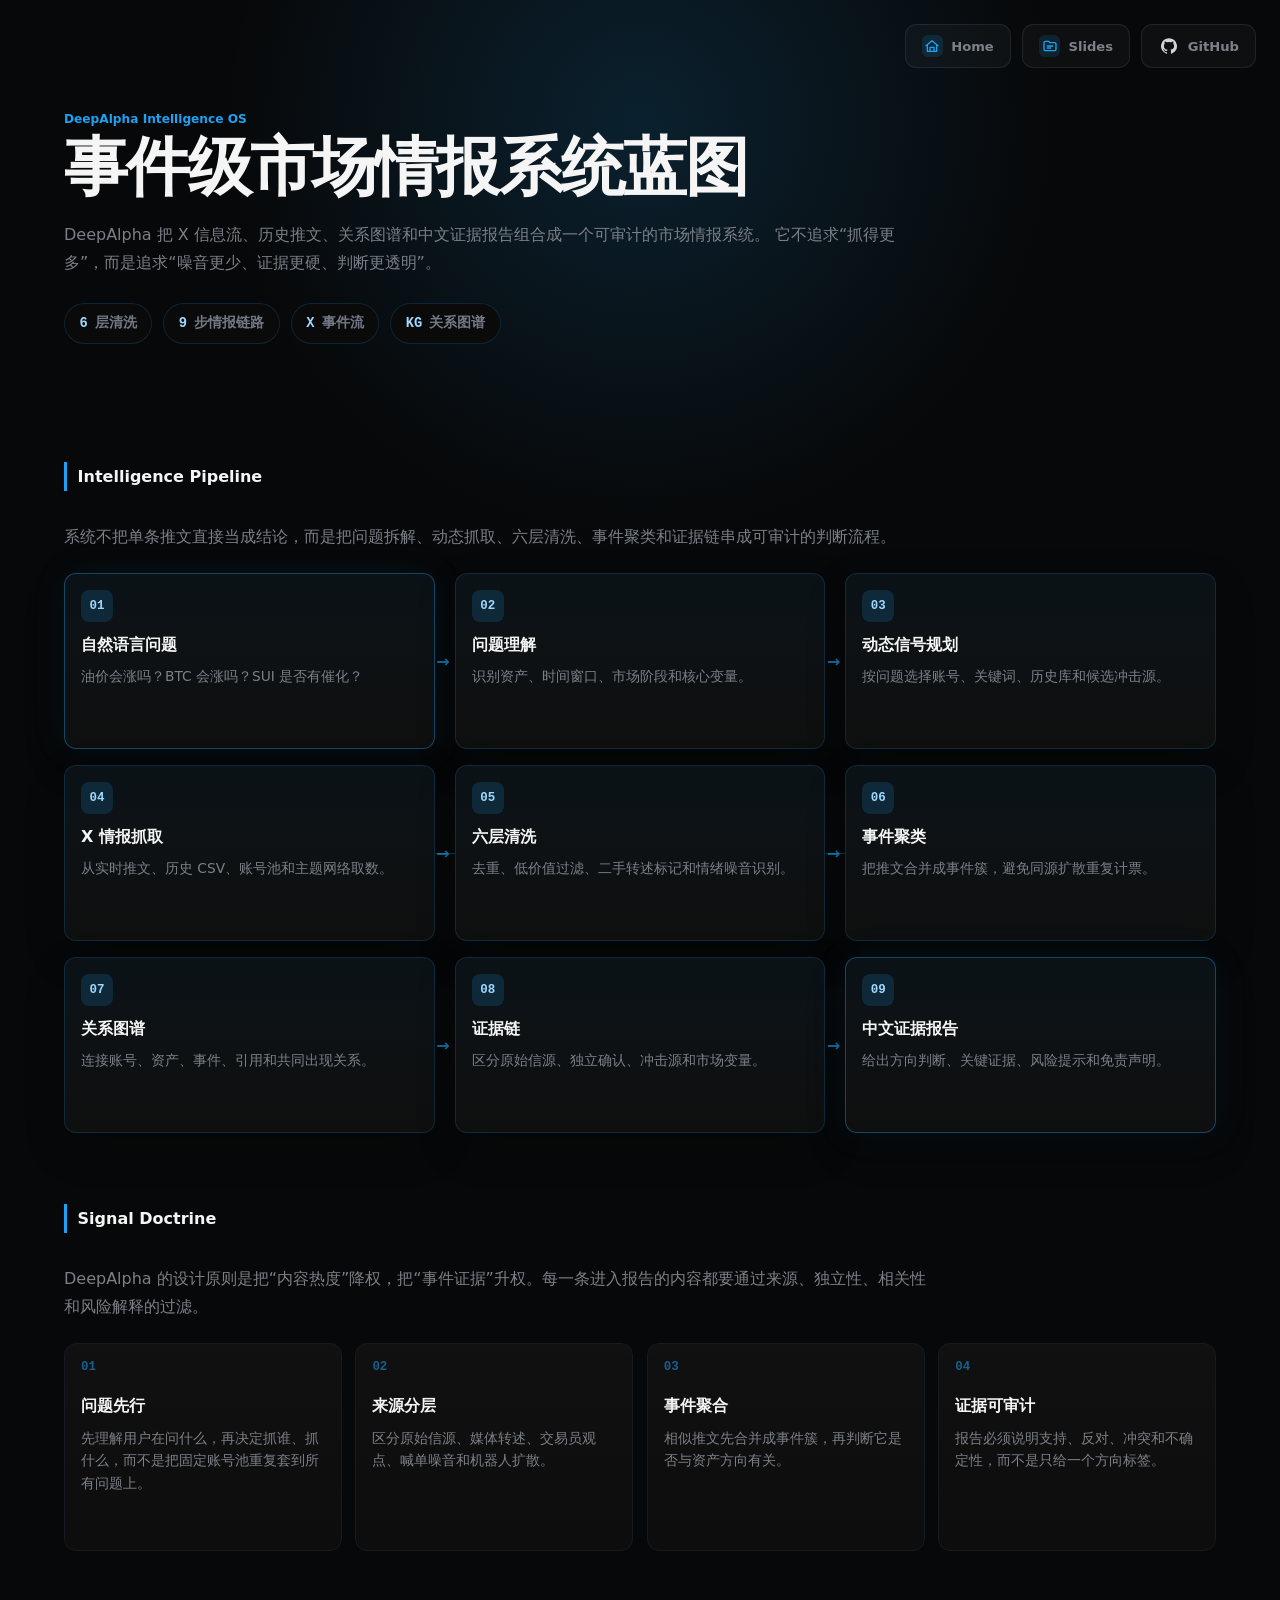
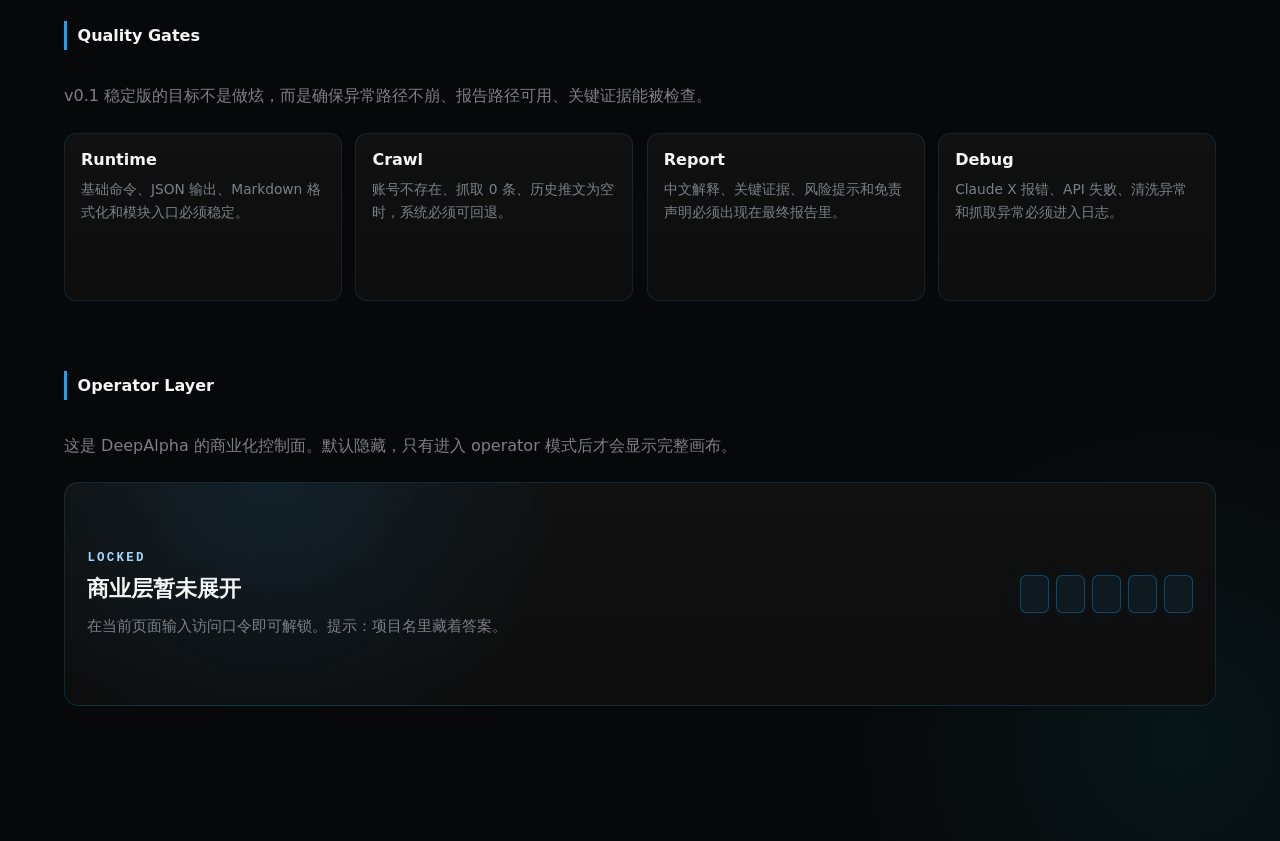
==== web/docs.html @ 68538212 "更改网页布局，新增Slides、Docs" ====
<!doctype html>
<html lang="zh-CN">
  <head>
    <meta charset="utf-8" />
    <meta name="viewport" content="width=device-width, initial-scale=1" />
    <title>DeepAlpha Docs</title>
    <link rel="stylesheet" href="./styles.css" />
  </head>
  <body class="docs-page">
    <div class="docs-shell">
      <nav class="home-nav docs-nav" aria-label="DeepAlpha 文档导航">
        <a class="nav-pill" href="./index.html">
          <span class="nav-icon" aria-hidden="true">
            <svg viewBox="0 0 24 24">
              <path d="M3 11.5 12 4l9 7.5"></path>
              <path d="M5 10.5V20h14v-9.5"></path>
              <path d="M9 20v-6h6v6"></path>
            </svg>
          </span>
          <span>Home</span>
        </a>
        <a class="nav-pill" href="./slides.html">
          <span class="nav-icon" aria-hidden="true">
            <svg viewBox="0 0 24 24">
              <path d="M3 7a2 2 0 0 1 2-2h5l2 2h7a2 2 0 0 1 2 2v8a2 2 0 0 1-2 2H5a2 2 0 0 1-2-2z"></path>
              <path d="M8 12h8"></path>
              <path d="M8 15h5"></path>
            </svg>
          </span>
          <span>Slides</span>
        </a>
        <a class="nav-pill" href="https://github.com/Jayaway/Alpha-Hunter-Framework">
          <span class="nav-icon" aria-hidden="true">
            <svg class="github-icon" viewBox="0 0 24 24">
              <path d="M12 .3a12 12 0 0 0-3.8 23.39c.6.11.82-.26.82-.58v-2.04c-3.34.73-4.04-1.61-4.04-1.61-.55-1.39-1.34-1.76-1.34-1.76-1.09-.74.08-.73.08-.73 1.21.08 1.84 1.24 1.84 1.24 1.07 1.83 2.8 1.3 3.49 1 .11-.78.42-1.3.76-1.6-2.66-.31-5.46-1.34-5.46-5.93 0-1.31.47-2.38 1.24-3.22-.12-.3-.54-1.52.12-3.18 0 0 1-.32 3.3 1.23a11.5 11.5 0 0 1 6 0c2.28-1.55 3.28-1.23 3.28-1.23.66 1.66.24 2.88.12 3.18.77.84 1.24 1.91 1.24 3.22 0 4.61-2.81 5.62-5.48 5.92.43.37.82 1.1.82 2.22v3.29c0 .32.21.69.82.57A12 12 0 0 0 12 .3Z"></path>
            </svg>
          </span>
          <span>GitHub</span>
        </a>
      </nav>

      <header class="docs-hero">
        <div class="report-kicker">DeepAlpha Intelligence OS</div>
        <h1>事件级市场情报系统蓝图</h1>
        <p>
          DeepAlpha 把 X 信息流、历史推文、关系图谱和中文证据报告组合成一个可审计的市场情报系统。
          它不追求“抓得更多”，而是追求“噪音更少、证据更硬、判断更透明”。
        </p>
        <div class="docs-metrics" aria-label="DeepAlpha 核心能力">
          <span><b>6</b> 层清洗</span>
          <span><b>9</b> 步情报链路</span>
          <span><b>X</b> 事件流</span>
          <span><b>KG</b> 关系图谱</span>
        </div>
      </header>

      <main class="docs-main">
        <section class="docs-section">
          <div class="section-title">
            <span></span>
            <h2>Intelligence Pipeline</h2>
          </div>
          <p class="docs-lead">系统不把单条推文直接当成结论，而是把问题拆解、动态抓取、六层清洗、事件聚类和证据链串成可审计的判断流程。</p>

          <div class="flow-map" aria-label="DeepAlpha 系统流程图">
            <article class="flow-node input">
              <b>01</b>
              <h3>自然语言问题</h3>
              <p>油价会涨吗？BTC 会涨吗？SUI 是否有催化？</p>
            </article>
            <article class="flow-node">
              <b>02</b>
              <h3>问题理解</h3>
              <p>识别资产、时间窗口、市场阶段和核心变量。</p>
            </article>
            <article class="flow-node">
              <b>03</b>
              <h3>动态信号规划</h3>
              <p>按问题选择账号、关键词、历史库和候选冲击源。</p>
            </article>
            <article class="flow-node">
              <b>04</b>
              <h3>X 情报抓取</h3>
              <p>从实时推文、历史 CSV、账号池和主题网络取数。</p>
            </article>
            <article class="flow-node">
              <b>05</b>
              <h3>六层清洗</h3>
              <p>去重、低价值过滤、二手转述标记和情绪噪音识别。</p>
            </article>
            <article class="flow-node">
              <b>06</b>
              <h3>事件聚类</h3>
              <p>把推文合并成事件簇，避免同源扩散重复计票。</p>
            </article>
            <article class="flow-node">
              <b>07</b>
              <h3>关系图谱</h3>
              <p>连接账号、资产、事件、引用和共同出现关系。</p>
            </article>
            <article class="flow-node">
              <b>08</b>
              <h3>证据链</h3>
              <p>区分原始信源、独立确认、冲击源和市场变量。</p>
            </article>
            <article class="flow-node output">
              <b>09</b>
              <h3>中文证据报告</h3>
              <p>给出方向判断、关键证据、风险提示和免责声明。</p>
            </article>
          </div>
        </section>

        <section class="docs-section">
          <div class="section-title">
            <span></span>
            <h2>Signal Doctrine</h2>
          </div>
          <p class="docs-lead">DeepAlpha 的设计原则是把“内容热度”降权，把“事件证据”升权。每一条进入报告的内容都要通过来源、独立性、相关性和风险解释的过滤。</p>

          <div class="doctrine-grid">
            <article class="doctrine-card">
              <span>01</span>
              <h3>问题先行</h3>
              <p>先理解用户在问什么，再决定抓谁、抓什么，而不是把固定账号池重复套到所有问题上。</p>
            </article>
            <article class="doctrine-card">
              <span>02</span>
              <h3>来源分层</h3>
              <p>区分原始信源、媒体转述、交易员观点、喊单噪音和机器人扩散。</p>
            </article>
            <article class="doctrine-card">
              <span>03</span>
              <h3>事件聚合</h3>
              <p>相似推文先合并成事件簇，再判断它是否与资产方向有关。</p>
            </article>
            <article class="doctrine-card">
              <span>04</span>
              <h3>证据可审计</h3>
              <p>报告必须说明支持、反对、冲突和不确定性，而不是只给一个方向标签。</p>
            </article>
          </div>
        </section>

        <section class="docs-section">
          <div class="section-title">
            <span></span>
            <h2>Quality Gates</h2>
          </div>
          <p class="docs-lead">v0.1 稳定版的目标不是做炫，而是确保异常路径不崩、报告路径可用、关键证据能被检查。</p>

          <div class="quality-grid">
            <article>
              <h3>Runtime</h3>
              <p>基础命令、JSON 输出、Markdown 格式化和模块入口必须稳定。</p>
            </article>
            <article>
              <h3>Crawl</h3>
              <p>账号不存在、抓取 0 条、历史推文为空时，系统必须可回退。</p>
            </article>
            <article>
              <h3>Report</h3>
              <p>中文解释、关键证据、风险提示和免责声明必须出现在最终报告里。</p>
            </article>
            <article>
              <h3>Debug</h3>
              <p>Claude X 报错、API 失败、清洗异常和抓取异常必须进入日志。</p>
            </article>
          </div>
        </section>

        <section class="docs-section operator-section" id="operatorLayer">
          <div class="section-title">
            <span></span>
            <h2>Operator Layer</h2>
          </div>
          <p class="docs-lead">这是 DeepAlpha 的商业化控制面。默认隐藏，只有进入 operator 模式后才会显示完整画布。</p>

          <div class="operator-lock" id="operatorLock" aria-label="Operator Layer locked">
            <div>
              <span class="lock-kicker">LOCKED</span>
              <h3>商业层暂未展开</h3>
              <p>在当前页面输入访问口令即可解锁。提示：项目名里藏着答案。</p>
            </div>
            <div class="lock-code" aria-hidden="true">
              <i></i><i></i><i></i><i></i><i></i>
            </div>
          </div>

          <div class="business-canvas" aria-label="DeepAlpha 商业模式画布">
            <article class="canvas-block partners">
              <h3>关键伙伴</h3>
              <ul>
                <li>X 数据与账号池</li>
                <li>加密 / 能源 / 宏观信源</li>
                <li>研究社区与独立分析师</li>
              </ul>
            </article>
            <article class="canvas-block activities">
              <h3>关键活动</h3>
              <ul>
                <li>情报抓取与账号维护</li>
                <li>清洗规则和事件聚类迭代</li>
                <li>报告模板与信号判断优化</li>
              </ul>
            </article>
            <article class="canvas-block value">
              <h3>价值主张</h3>
              <p>把嘈杂的 X 信息流压缩为可验证、可追溯、能解释风险的市场判断。</p>
              <div class="canvas-tags">
                <span>少看噪音</span>
                <span>证据优先</span>
                <span>中文可读</span>
              </div>
            </article>
            <article class="canvas-block relationships">
              <h3>客户关系</h3>
              <ul>
                <li>自助式网页分析</li>
                <li>日报 / 主题追踪</li>
                <li>团队私有信源配置</li>
              </ul>
            </article>
            <article class="canvas-block segments">
              <h3>客户细分</h3>
              <ul>
                <li>个人交易者和研究者</li>
                <li>加密项目与基金研究岗</li>
                <li>能源、宏观和舆情团队</li>
              </ul>
            </article>
            <article class="canvas-block resources">
              <h3>核心资源</h3>
              <ul>
                <li>历史推文库和关系图谱</li>
                <li>六层清洗规则</li>
                <li>事件级信号判断框架</li>
              </ul>
            </article>
            <article class="canvas-block channels">
              <h3>渠道</h3>
              <ul>
                <li>网页版 DeepAlpha</li>
                <li>GitHub 开源仓库</li>
                <li>报告分享页与社群传播</li>
              </ul>
            </article>
            <article class="canvas-block costs">
              <h3>成本结构</h3>
              <ul>
                <li>抓取账号和数据维护</li>
                <li>模型调用与推理成本</li>
                <li>存储、日志和监控</li>
              </ul>
            </article>
            <article class="canvas-block revenue">
              <h3>收入来源</h3>
              <ul>
                <li>个人高级订阅</li>
                <li>团队版信源和报告工作流</li>
                <li>事件情报 API / 私有部署</li>
              </ul>
            </article>
          </div>
        </section>
      </main>
    </div>
    <script>
      let unlockBuffer = "";
      const unlockWord = "alpha";
      const lock = document.querySelector("#operatorLock");

      function unlockOperatorLayer() {
        document.body.classList.add("operator-unlocked");
        if (lock) {
          lock.setAttribute("aria-hidden", "true");
        }
      }

      document.addEventListener("keydown", (event) => {
        if (event.metaKey || event.ctrlKey || event.altKey) return;
        if (event.key.length !== 1) return;
        unlockBuffer = (unlockBuffer + event.key.toLowerCase()).slice(-unlockWord.length);
        if (unlockBuffer === unlockWord) unlockOperatorLayer();
      });
    </script>
  </body>
</html>
---- web/styles.css ----
:root {
  color-scheme: dark;
  --bg: #070809;
  --panel: #0b0d0f;
  --panel-soft: #101215;
  --line: #202329;
  --line-soft: #171a1f;
  --text: #f4f5f4;
  --muted: #7b8088;
  --soft: #c8ccd1;
  --green: #1da1f2;
  --green-deep: #0d8ddb;
  --green-soft: rgba(29, 161, 242, 0.16);
  --blue: #1da1f2;
  --blue-deep: #0d8ddb;
  --blue-soft: rgba(29, 161, 242, 0.16);
  --blue-glow: rgba(29, 161, 242, 0.24);
  --red: #f15c58;
  --table: #1c1d22;
}

* {
  box-sizing: border-box;
}

html,
body {
  min-height: 100%;
}

body {
  margin: 0;
  background:
    radial-gradient(circle at 51% 14%, rgba(29, 161, 242, 0.14), transparent 24rem),
    linear-gradient(90deg, rgba(255, 255, 255, 0.015), transparent 18rem),
    var(--bg);
  color: var(--text);
  font-family:
    Inter, ui-sans-serif, system-ui, -apple-system, BlinkMacSystemFont, "Segoe UI",
    "PingFang SC", "Hiragino Sans GB", "Microsoft YaHei", sans-serif;
  letter-spacing: 0;
}

button,
input {
  font: inherit;
}

.sr-only {
  position: absolute;
  width: 1px;
  height: 1px;
  padding: 0;
  overflow: hidden;
  clip: rect(0, 0, 0, 0);
  white-space: nowrap;
  border: 0;
}

.app-shell {
  min-height: 100vh;
}

.hidden {
  display: none !important;
}

.home-screen {
  position: relative;
  min-height: 100vh;
  overflow: hidden;
  background:
    radial-gradient(circle at 51% 12%, rgba(29, 161, 242, 0.16), transparent 24rem),
    radial-gradient(circle at 92% 94%, rgba(96, 165, 250, 0.1), transparent 18rem),
    linear-gradient(90deg, rgba(255, 255, 255, 0.012), transparent 19rem),
    var(--bg);
}

.home-screen::before {
  content: "";
  position: absolute;
  inset: 0;
  background: linear-gradient(180deg, rgba(255, 255, 255, 0.012), transparent 35%);
  pointer-events: none;
}

.home-nav {
  position: absolute;
  top: 1.5rem;
  right: 1.5rem;
  z-index: 2;
  display: flex;
  gap: 0.7rem;
}

.nav-pill {
  display: inline-flex;
  align-items: center;
  gap: 0.5rem;
  height: 2.75rem;
  padding: 0 1rem;
  border: 1px solid rgba(255, 255, 255, 0.08);
  border-radius: 0.7rem;
  background: rgba(255, 255, 255, 0.03);
  color: #7d818a;
  text-decoration: none;
  font-size: 0.82rem;
  font-weight: 700;
}

.nav-pill:hover {
  border-color: rgba(29, 161, 242, 0.42);
  color: var(--soft);
}

.nav-icon {
  display: grid;
  place-items: center;
  width: 1.35rem;
  height: 1.35rem;
  border-radius: 0.38rem;
  background: rgba(29, 161, 242, 0.14);
  color: var(--blue);
}

.nav-icon svg {
  width: 1rem;
  height: 1rem;
  fill: none;
  stroke: currentColor;
  stroke-linecap: round;
  stroke-linejoin: round;
  stroke-width: 2;
}

.nav-icon .github-icon {
  fill: currentColor;
  stroke: none;
}

.nav-pill[href*="github"] .nav-icon {
  background: transparent;
  color: #d4d4d8;
}

.nav-pill[href*="github"]:hover .nav-icon {
  color: #ffffff;
}

.home-hero {
  position: relative;
  z-index: 1;
  display: grid;
  min-height: 100vh;
  place-items: center;
  padding: 5rem 1.5rem 2.5rem;
  text-align: center;
}

.hero-center {
  width: min(50rem, 100%);
}

.brand-title {
  display: flex;
  align-items: flex-end;
  justify-content: center;
  gap: 0.08rem;
  margin: 0;
  color: var(--text);
  font-size: clamp(3rem, 4.8vw, 4rem);
  font-weight: 950;
  line-height: 0.96;
  letter-spacing: -0.03em;
}

.brand-accent {
  position: relative;
  color: var(--blue);
}

.brand-accent::after {
  content: "";
  position: absolute;
  right: 0.22rem;
  bottom: 0.16rem;
  left: 0.08rem;
  height: 0.32rem;
  border-radius: 0.25rem;
  background: linear-gradient(90deg, var(--blue), #60a5fa);
  opacity: 0.34;
}

.brand-caret {
  width: 0.18rem;
  height: 0.78em;
  margin-bottom: 0.03em;
  margin-left: 0.22rem;
  border-radius: 0.2rem;
  background: var(--blue);
  opacity: 0.82;
}

.home-subtitle {
  margin: 1.25rem 0 0;
  color: #52525b;
  font-size: 1.06rem;
  font-weight: 650;
}

.home-search {
  display: grid;
  grid-template-columns: minmax(0, 1fr) 8rem;
  gap: 0.5rem;
  width: min(37.5rem, 100%);
  min-height: 4.55rem;
  margin: 3.5rem auto 0;
  padding: 0.25rem;
  border: 2px solid transparent;
  border-radius: 1rem;
  background:
    linear-gradient(#0b0d0f, #0b0d0f) padding-box,
    linear-gradient(120deg, var(--blue) 0%, #60a5fa 38%, #06b6d4 70%, #7c3aed 100%) border-box;
  box-shadow:
    0 1.8rem 5rem rgba(0, 0, 0, 0.24),
    0 0 2.4rem rgba(29, 161, 242, 0.1);
}

.home-search:focus-within {
  box-shadow:
    0 1.8rem 5rem rgba(0, 0, 0, 0.24),
    0 0 3.2rem rgba(29, 161, 242, 0.18);
}

.home-input-wrap {
  position: relative;
  display: flex;
  align-items: center;
  min-width: 0;
}

.home-input-caret {
  position: absolute;
  left: 1.18rem;
  width: 0.16rem;
  height: 1.55rem;
  border-radius: 999px;
  background: var(--blue);
  box-shadow: 0 0 1rem rgba(29, 161, 242, 0.36);
  animation: cursorBlink 1s infinite;
  pointer-events: none;
}

.home-search input {
  width: 100%;
  min-width: 0;
  border: 0;
  outline: none;
  background: transparent;
  color: var(--text);
  padding: 0 1.25rem 0 1.68rem;
  font-size: 1.06rem;
  font-weight: 500;
}

.home-search input::placeholder {
  color: #4d525b;
}

.home-search input:focus {
  caret-color: var(--blue);
}

.home-search button {
  display: inline-flex;
  align-items: center;
  justify-content: center;
  gap: 0.45rem;
  border: 0;
  border-radius: 0.65rem;
  background: linear-gradient(135deg, var(--blue), #60a5fa);
  color: white;
  cursor: pointer;
  font-size: 0.94rem;
  font-weight: 800;
}

.home-search button:hover {
  background: linear-gradient(135deg, var(--blue-deep), #60a5fa);
  box-shadow: 0 0 1.4rem var(--blue-glow);
}

.button-arrow {
  font-size: 1.25rem;
  line-height: 1;
}

.powered {
  margin-top: 3.5rem;
}

.powered-label {
  margin-bottom: 1.25rem;
  color: #34383f;
  font-family: ui-monospace, SFMono-Regular, Menlo, Consolas, monospace;
  font-size: 0.68rem;
  font-weight: 900;
  letter-spacing: 0.15em;
}

.power-chip-grid {
  display: flex;
  flex-wrap: wrap;
  justify-content: center;
  gap: 0.62rem;
  width: min(50rem, 100%);
  margin: 0 auto;
}

.power-chip {
  position: relative;
  display: inline-flex;
  align-items: center;
  gap: 0.5rem;
  min-height: 2.75rem;
  padding: 0 1rem;
  border: 1px solid rgba(29, 161, 242, 0.16);
  border-radius: 999px;
  background: #0a0a0a;
  color: #797e87;
  font-size: 0.82rem;
  font-weight: 600;
  overflow: hidden;
  transition:
    transform 0.2s ease,
    border-color 0.2s ease,
    box-shadow 0.2s ease,
    color 0.2s ease;
}

.power-chip::before {
  content: "";
  position: absolute;
  inset: -1px;
  border-radius: inherit;
  background:
    radial-gradient(circle at 26% 0%, color-mix(in srgb, var(--chip-color, var(--blue)) 42%, transparent), transparent 52%),
    linear-gradient(120deg, transparent, rgba(255, 255, 255, 0.08), transparent);
  opacity: 0;
  transition: opacity 0.2s ease;
  pointer-events: none;
}

.power-chip:hover {
  transform: translateY(-4px);
  border-color: color-mix(in srgb, var(--chip-color, var(--blue)) 68%, rgba(255, 255, 255, 0.18));
  color: #d7dde5;
  box-shadow:
    0 0.9rem 2rem rgba(0, 0, 0, 0.26),
    0 0 1.5rem color-mix(in srgb, var(--chip-color, var(--blue)) 32%, transparent);
}

.power-chip:hover::before {
  opacity: 1;
}

.power-chip i {
  display: grid;
  place-items: center;
  width: 1.5rem;
  height: 1.5rem;
  border-radius: 0.38rem;
  background: var(--chip-color, var(--green));
  color: white;
  font-style: normal;
  font-size: 0.62rem;
  font-weight: 800;
  position: relative;
  z-index: 1;
  transition:
    transform 0.2s ease,
    box-shadow 0.2s ease;
}

.power-chip:hover i {
  transform: translateY(-1px) scale(1.06);
  box-shadow: 0 0 1rem color-mix(in srgb, var(--chip-color, var(--blue)) 45%, transparent);
}

.power-chip > span {
  position: relative;
  z-index: 1;
}

.topbar {
  position: sticky;
  top: 0;
  z-index: 10;
  display: grid;
  grid-template-columns: 7.5rem minmax(16rem, 1fr) auto;
  align-items: center;
  gap: 0.8rem;
  height: 4.25rem;
  padding: 0 2rem;
  border-bottom: 1px solid var(--line);
  background: rgba(7, 8, 9, 0.88);
  backdrop-filter: blur(18px);
}

.ghost-button,
.run-button {
  border: 1px solid var(--line);
  background: #0d0e10;
  color: var(--muted);
  border-radius: 999px;
  height: 2.15rem;
  padding: 0 0.85rem;
  cursor: pointer;
}

.ghost-button {
  display: inline-flex;
  align-items: center;
  gap: 0.36rem;
  font-size: 0.82rem;
  font-weight: 700;
}

.ghost-button:hover,
.run-button:hover {
  border-color: rgba(29, 161, 242, 0.45);
  color: var(--text);
}

.arrow {
  font-size: 1rem;
}

.query-form {
  display: flex;
  align-items: center;
  gap: 0.6rem;
  max-width: 42rem;
}

.query-form input {
  width: min(35rem, 100%);
  border: 0;
  outline: none;
  background: transparent;
  color: var(--text);
  font-size: 1.25rem;
  font-weight: 800;
}

.query-form input::selection {
  background: rgba(29, 161, 242, 0.35);
}

.run-button {
  background: var(--green-soft);
  color: #9fd8ff;
  border-color: rgba(29, 161, 242, 0.45);
  font-size: 0.82rem;
  font-weight: 800;
}

.status-pill {
  display: inline-flex;
  align-items: center;
  gap: 0.42rem;
  min-width: 6.2rem;
  justify-content: center;
  height: 1.9rem;
  padding: 0 0.72rem;
  border: 1px solid var(--line);
  border-radius: 999px;
  color: var(--muted);
  background: rgba(255, 255, 255, 0.02);
  font-size: 0.82rem;
}

.pulse {
  width: 0.46rem;
  height: 0.46rem;
  border-radius: 999px;
  background: var(--green);
  box-shadow: 0 0 0 0 rgba(29, 161, 242, 0.45);
  animation: pulse 1.8s infinite;
}

.workspace {
  display: grid;
  grid-template-columns: minmax(20rem, 40vw) minmax(30rem, 1fr);
  min-height: calc(100vh - 4.25rem);
}

.timeline-panel {
  position: relative;
  padding: 1.5rem 2rem 2rem 1.5rem;
  border-right: 1px solid var(--line);
  background:
    linear-gradient(90deg, rgba(255, 255, 255, 0.018), transparent),
    rgba(4, 5, 6, 0.55);
}

.timeline-line {
  position: absolute;
  top: 1.55rem;
  bottom: 2rem;
  left: 2.95rem;
  width: 2px;
  background: linear-gradient(var(--green), rgba(29, 161, 242, 0.1));
  border-radius: 999px;
}

.step {
  position: relative;
  display: grid;
  grid-template-columns: 2rem minmax(0, 1fr);
  gap: 1rem;
  padding: 1rem 0;
}

.step-dot {
  position: relative;
  z-index: 1;
  display: grid;
  place-items: center;
  width: 1.5rem;
  height: 1.5rem;
  margin-top: 0.25rem;
  border-radius: 999px;
  background: var(--green);
  color: white;
  font-size: 0.7rem;
  font-weight: 900;
}

.step.active .step-dot {
  box-shadow: 0 0 2rem rgba(29, 161, 242, 0.72);
}

.step h2 {
  margin: 0;
  font-size: 0.94rem;
  font-weight: 700;
  line-height: 1.28;
}

.step p {
  margin: 0.25rem 0 0.75rem;
  color: var(--muted);
  font-size: 0.78rem;
  font-weight: 700;
}

.planning-card {
  display: grid;
  gap: 0.3rem;
  padding: 0.88rem 1rem;
  border: 1px solid var(--line);
  border-radius: 0.75rem;
  background: #111;
}

.meta {
  display: block;
  color: #60656e;
  font-size: 0.68rem;
  font-weight: 700;
  text-transform: uppercase;
}

.planning-card strong {
  margin-bottom: 0.32rem;
  color: var(--soft);
  font-size: 0.82rem;
  line-height: 1.5;
}

.chip-grid {
  display: flex;
  flex-wrap: wrap;
  gap: 0.38rem;
}

.chip {
  display: inline-flex;
  align-items: center;
  gap: 0.34rem;
  min-height: 1.55rem;
  padding: 0 0.55rem;
  border: 1px solid rgba(29, 161, 242, 0.38);
  border-radius: 999px;
  background: rgba(29, 161, 242, 0.08);
  color: #8dccff;
  font-size: 0.72rem;
  font-weight: 650;
  white-space: nowrap;
}

.chip::before {
  content: "✓";
  display: grid;
  place-items: center;
  width: 0.82rem;
  height: 0.82rem;
  border-radius: 0.22rem;
  background: rgba(29, 161, 242, 0.35);
  color: #d8efff;
  font-size: 0.58rem;
}

.summary-meter {
  display: flex;
  gap: 0.85rem;
  align-items: center;
  margin-top: 0.75rem;
  padding: 0.55rem 0.75rem;
  border: 1px solid var(--line);
  border-radius: 999px;
  color: var(--muted);
  font-family: ui-monospace, SFMono-Regular, Menlo, Consolas, monospace;
  font-size: 0.74rem;
}

.summary-meter span {
  display: inline-flex;
  align-items: center;
  gap: 0.38rem;
}

.summary-meter i {
  display: inline-block;
  width: 0.58rem;
  height: 0.58rem;
  border-radius: 999px;
}

.summary-meter .ok {
  background: var(--green);
}

.summary-meter .bad {
  background: var(--red);
}

.progress-bar {
  overflow: hidden;
  width: min(18rem, 100%);
  height: 0.32rem;
  border-radius: 999px;
  background: #14171a;
}

.progress-bar span {
  display: block;
  width: 48%;
  height: 100%;
  border-radius: inherit;
  background: linear-gradient(90deg, var(--green), #7cc7ff);
  animation: loading 1.5s ease-in-out infinite alternate;
}

.report-panel {
  position: relative;
  overflow: hidden;
  padding: 1.5rem 2rem 3rem;
}

.report-glow {
  position: absolute;
  inset: 0 auto 0 0;
  width: 36rem;
  background: radial-gradient(circle at 30% 0%, rgba(29, 161, 242, 0.12), transparent 26rem);
  pointer-events: none;
}

.report {
  position: relative;
  width: min(56rem, 100%);
  margin: 0 auto;
}

.report-kicker {
  color: var(--green);
  font-weight: 900;
  letter-spacing: 0;
  margin-bottom: 0.45rem;
  font-size: 0.76rem;
}

.report h1 {
  margin: 0 0 1.6rem;
  font-size: 1.5rem;
  line-height: 1.3;
}

.report-section {
  margin-bottom: 1.75rem;
}

.section-title {
  display: inline-flex;
  align-items: center;
  gap: 0.65rem;
  margin-bottom: 1rem;
}

.section-title span {
  width: 0.2rem;
  height: 1.8rem;
  background: var(--green);
}

.section-title h2,
.report h3 {
  margin: 0;
  font-size: 1rem;
}

.lead {
  max-width: 62rem;
  margin: 0;
  color: var(--soft);
  font-size: 0.9rem;
  line-height: 1.72;
}

.table-wrap {
  overflow: hidden;
  border-radius: 0.45rem;
  border: 1px solid var(--line-soft);
}

table {
  width: 100%;
  border-collapse: collapse;
  background: rgba(255, 255, 255, 0.015);
}

th {
  height: 2.65rem;
  background: var(--table);
  color: #9ca2ab;
  text-align: left;
  font-size: 0.78rem;
}

td,
th {
  padding: 0.62rem 0.85rem;
  vertical-align: top;
}

td {
  color: var(--soft);
  border-top: 1px solid var(--line);
  font-size: 0.82rem;
  line-height: 1.55;
}

td:first-child {
  width: 7rem;
  color: #d5d8dc;
  font-weight: 900;
}

td:nth-child(2) {
  width: 19rem;
  font-weight: 750;
}

.event-grid {
  display: grid;
  grid-template-columns: repeat(3, minmax(0, 1fr));
  gap: 0.68rem;
}

.event-card {
  min-height: 8.4rem;
  padding: 0.75rem;
  border: 1px solid var(--line);
  border-radius: 0.5rem;
  background: rgba(17, 20, 22, 0.68);
}

.event-card strong {
  display: block;
  margin-bottom: 0.45rem;
  font-size: 0.86rem;
}

.event-card p {
  margin: 0 0 0.75rem;
  color: var(--soft);
  font-size: 0.8rem;
  line-height: 1.55;
}

.tag-row {
  display: flex;
  flex-wrap: wrap;
  gap: 0.32rem;
}

.mini-tag {
  padding: 0.14rem 0.45rem;
  border-radius: 999px;
  color: #9fd8ff;
  background: rgba(29, 161, 242, 0.12);
  font-size: 0.66rem;
  font-weight: 800;
}

.verdict-card {
  display: grid;
  grid-template-columns: repeat(3, minmax(0, 1fr));
  gap: 0.75rem;
}

.verdict-card > div {
  min-height: 6rem;
  padding: 0.75rem;
  border: 1px solid rgba(29, 161, 242, 0.28);
  border-radius: 0.55rem;
  background: linear-gradient(180deg, rgba(29, 161, 242, 0.1), rgba(255, 255, 255, 0.018));
}

.verdict-card strong {
  display: block;
  margin-top: 0.48rem;
  color: var(--text);
  font-size: 0.82rem;
  line-height: 1.48;
}

.docs-page {
  min-height: 100vh;
  background:
    radial-gradient(circle at 50% 5%, rgba(29, 161, 242, 0.16), transparent 26rem),
    radial-gradient(circle at 92% 96%, rgba(6, 182, 212, 0.08), transparent 20rem),
    var(--bg);
}

.docs-shell {
  min-height: 100vh;
  padding: 6rem 1.5rem 5rem;
}

.docs-nav {
  position: fixed;
}

.docs-hero,
.docs-main {
  width: min(72rem, 100%);
  margin: 0 auto;
}

.docs-hero {
  padding: 1rem 0 3rem;
}

.docs-hero h1 {
  max-width: 48rem;
  margin: 0;
  color: var(--text);
  font-size: clamp(2.6rem, 5vw, 4rem);
  line-height: 1.08;
  letter-spacing: -0.03em;
}

.docs-hero p,
.docs-lead {
  max-width: 54rem;
  color: var(--muted);
  font-size: 1rem;
  line-height: 1.75;
}

.docs-hero p {
  margin: 1.2rem 0 0;
}

.docs-metrics {
  display: flex;
  flex-wrap: wrap;
  gap: 0.7rem;
  margin-top: 1.6rem;
}

.docs-metrics span {
  display: inline-flex;
  align-items: center;
  gap: 0.45rem;
  min-height: 2.55rem;
  padding: 0 0.9rem;
  border: 1px solid rgba(29, 161, 242, 0.18);
  border-radius: 999px;
  background: #0a0a0a;
  color: #737986;
  font-size: 0.86rem;
  font-weight: 700;
}

.docs-metrics b {
  color: #9fd8ff;
  font-family: ui-monospace, SFMono-Regular, Menlo, Consolas, monospace;
}

.docs-section {
  margin-top: 4.4rem;
}

.docs-section .section-title {
  margin-bottom: 1rem;
}

.flow-map {
  position: relative;
  display: grid;
  grid-template-columns: repeat(3, minmax(0, 1fr));
  gap: 1rem 1.25rem;
  margin-top: 1.4rem;
}

.flow-map::before {
  content: "";
  position: absolute;
  inset: 50% 2rem auto;
  height: 1px;
  background: linear-gradient(90deg, transparent, rgba(29, 161, 242, 0.45), transparent);
  pointer-events: none;
}

.flow-node {
  position: relative;
  min-height: 11rem;
  padding: 1rem;
  border: 1px solid rgba(29, 161, 242, 0.18);
  border-radius: 0.75rem;
  background:
    linear-gradient(180deg, rgba(29, 161, 242, 0.06), rgba(255, 255, 255, 0.018)),
    #0a0a0a;
  box-shadow: 0 1rem 2.5rem rgba(0, 0, 0, 0.18);
}

.flow-node::after {
  content: "→";
  position: absolute;
  top: 50%;
  right: -1rem;
  transform: translateY(-50%);
  color: rgba(29, 161, 242, 0.65);
  font-weight: 900;
}

.flow-node:nth-child(3n)::after,
.flow-node:last-child::after {
  display: none;
}

.flow-node b {
  display: grid;
  place-items: center;
  width: 2rem;
  height: 2rem;
  margin-bottom: 0.8rem;
  border-radius: 0.5rem;
  background: rgba(29, 161, 242, 0.16);
  color: #9fd8ff;
  font-family: ui-monospace, SFMono-Regular, Menlo, Consolas, monospace;
  font-size: 0.78rem;
}

.flow-node h3,
.canvas-block h3 {
  margin: 0 0 0.55rem;
  color: var(--text);
  font-size: 1rem;
}

.flow-node p,
.canvas-block p,
.canvas-block li {
  margin: 0;
  color: var(--muted);
  font-size: 0.86rem;
  line-height: 1.6;
}

.flow-node.input,
.flow-node.output,
.canvas-block.value {
  border-color: rgba(29, 161, 242, 0.38);
  box-shadow:
    0 1rem 2.5rem rgba(0, 0, 0, 0.2),
    0 0 2.4rem rgba(29, 161, 242, 0.08);
}

.doctrine-grid,
.quality-grid {
  display: grid;
  grid-template-columns: repeat(4, minmax(0, 1fr));
  gap: 0.85rem;
  margin-top: 1.4rem;
}

.doctrine-card,
.quality-grid article {
  min-height: 13rem;
  padding: 1rem;
  border: 1px solid var(--line-soft);
  border-radius: 0.75rem;
  background:
    linear-gradient(180deg, rgba(255, 255, 255, 0.026), rgba(255, 255, 255, 0.012)),
    #0a0a0a;
}

.doctrine-card span {
  display: block;
  margin-bottom: 1.4rem;
  color: rgba(29, 161, 242, 0.55);
  font-family: ui-monospace, SFMono-Regular, Menlo, Consolas, monospace;
  font-size: 0.78rem;
  font-weight: 900;
}

.doctrine-card h3,
.quality-grid h3 {
  margin: 0 0 0.6rem;
  color: var(--text);
  font-size: 1rem;
}

.doctrine-card p,
.quality-grid p {
  margin: 0;
  color: var(--muted);
  font-size: 0.86rem;
  line-height: 1.62;
}

.quality-grid article {
  min-height: 10.5rem;
  border-color: rgba(29, 161, 242, 0.15);
}

.operator-section {
  padding-bottom: 2rem;
}

.operator-lock {
  display: flex;
  justify-content: space-between;
  gap: 1.4rem;
  align-items: center;
  min-height: 14rem;
  margin-top: 1.4rem;
  padding: 1.4rem;
  border: 1px solid rgba(29, 161, 242, 0.18);
  border-radius: 0.9rem;
  background:
    radial-gradient(circle at 18% 0%, rgba(29, 161, 242, 0.11), transparent 18rem),
    linear-gradient(180deg, rgba(255, 255, 255, 0.026), rgba(255, 255, 255, 0.012)),
    #0a0a0a;
}

.lock-kicker {
  display: block;
  margin-bottom: 0.6rem;
  color: #9fd8ff;
  font-family: ui-monospace, SFMono-Regular, Menlo, Consolas, monospace;
  font-size: 0.78rem;
  font-weight: 900;
  letter-spacing: 0.18em;
}

.operator-lock h3 {
  margin: 0 0 0.65rem;
  color: var(--text);
  font-size: 1.35rem;
}

.operator-lock p {
  max-width: 34rem;
  margin: 0;
  color: var(--muted);
  font-size: 0.92rem;
  line-height: 1.65;
}

.lock-code {
  display: flex;
  gap: 0.45rem;
  flex-shrink: 0;
}

.lock-code i {
  display: block;
  width: 1.8rem;
  height: 2.4rem;
  border: 1px solid rgba(29, 161, 242, 0.32);
  border-radius: 0.4rem;
  background: rgba(29, 161, 242, 0.08);
  box-shadow: 0 0 1.6rem rgba(29, 161, 242, 0.06);
}

.business-canvas {
  display: grid;
  grid-template-columns: repeat(5, minmax(0, 1fr));
  gap: 0.75rem;
  margin-top: 1.4rem;
  max-height: 0;
  opacity: 0;
  overflow: hidden;
  transform: translateY(0.75rem);
  transition:
    max-height 0.55s ease,
    opacity 0.35s ease,
    transform 0.35s ease;
}

.operator-unlocked .operator-lock {
  display: none;
}

.operator-unlocked .business-canvas {
  max-height: 80rem;
  opacity: 1;
  overflow: visible;
  transform: translateY(0);
}

.canvas-block {
  min-height: 13rem;
  padding: 1rem;
  border: 1px solid var(--line-soft);
  border-radius: 0.75rem;
  background: rgba(255, 255, 255, 0.018);
}

.canvas-block ul {
  display: grid;
  gap: 0.45rem;
  padding: 0;
  list-style: none;
}

.canvas-block li {
  position: relative;
  padding-left: 0.9rem;
}

.canvas-block li::before {
  content: "";
  position: absolute;
  left: 0;
  top: 0.68rem;
  width: 0.3rem;
  height: 0.3rem;
  border-radius: 999px;
  background: var(--blue);
}

.canvas-block.value {
  grid-row: span 2;
  min-height: 26.75rem;
  background:
    radial-gradient(circle at 22% 8%, rgba(29, 161, 242, 0.13), transparent 14rem),
    rgba(255, 255, 255, 0.02);
}

.canvas-block.costs,
.canvas-block.revenue {
  grid-column: span 2;
  min-height: 9rem;
}

.canvas-block.revenue {
  grid-column: span 3;
  border-color: rgba(29, 161, 242, 0.32);
}

.canvas-tags {
  display: flex;
  flex-wrap: wrap;
  gap: 0.45rem;
  margin-top: 1rem;
}

.canvas-tags span {
  display: inline-flex;
  min-height: 1.8rem;
  align-items: center;
  padding: 0 0.65rem;
  border: 1px solid rgba(29, 161, 242, 0.24);
  border-radius: 999px;
  background: rgba(29, 161, 242, 0.08);
  color: #9fd8ff;
  font-size: 0.75rem;
  font-weight: 750;
}

@keyframes pulse {
  70% {
    box-shadow: 0 0 0 0.75rem rgba(29, 161, 242, 0);
  }
  100% {
    box-shadow: 0 0 0 0 rgba(29, 161, 242, 0);
  }
}

@keyframes cursorBlink {
  50% {
    opacity: 0;
  }
}

@keyframes loading {
  from {
    transform: translateX(-10%);
  }
  to {
    transform: translateX(116%);
  }
}

@media (max-width: 1100px) {
  .home-nav {
    position: relative;
    top: auto;
    right: auto;
    justify-content: center;
    flex-wrap: wrap;
    padding: 1.1rem 1rem 0;
  }

  .home-hero {
    min-height: calc(100vh - 5rem);
    padding-top: 2.6rem;
  }

  .brand-title {
    flex-wrap: wrap;
  }

  .topbar {
    grid-template-columns: 1fr;
    height: auto;
    padding: 1rem;
  }

  .workspace {
    grid-template-columns: 1fr;
  }

  .timeline-panel {
    border-right: 0;
    border-bottom: 1px solid var(--line);
  }

  .event-grid,
  .verdict-card {
    grid-template-columns: 1fr;
  }

  .docs-nav {
    position: relative;
  }

  .docs-shell {
    padding-top: 1rem;
  }

  .docs-hero {
    padding-top: 2.8rem;
  }

  .flow-map,
  .business-canvas,
  .doctrine-grid,
  .quality-grid {
    grid-template-columns: 1fr;
  }

  .flow-map::before,
  .flow-node::after {
    display: none;
  }

  .canvas-block,
  .canvas-block.value,
  .canvas-block.costs,
  .canvas-block.revenue {
    grid-column: auto;
    grid-row: auto;
    min-height: auto;
  }

  .operator-lock {
    align-items: flex-start;
    flex-direction: column;
  }
}

@media (max-width: 640px) {
  .home-nav {
    gap: 0.55rem;
  }

  .nav-pill {
    height: 2.75rem;
    padding: 0 0.75rem;
    font-size: 0.82rem;
  }

  .home-hero {
    padding: 2.3rem 1rem 2rem;
  }

  .brand-title {
    display: block;
    font-size: clamp(2.4rem, 11vw, 3.2rem);
  }

  .brand-title span {
    display: inline-block;
  }

  .brand-caret {
    display: none !important;
  }

  .home-search {
    grid-template-columns: 1fr;
    min-height: 0;
    margin-top: 2rem;
  }

  .home-search input {
    min-height: 3.25rem;
    padding: 0 1rem;
    font-size: 0.94rem;
  }

  .home-search button {
    min-height: 3rem;
  }

  .powered {
    margin-top: 2.25rem;
  }

  .power-chip {
    min-height: 2.25rem;
    padding: 0 0.65rem;
    font-size: 0.75rem;
  }

  .query-form {
    align-items: stretch;
    flex-direction: column;
  }

  .query-form input {
    font-size: 1rem;
  }

  .timeline-panel,
  .report-panel {
    padding-left: 1.1rem;
    padding-right: 1.1rem;
  }

  .timeline-line {
    left: 2rem;
  }

  .step {
    grid-template-columns: 2rem minmax(0, 1fr);
  }

  .summary-meter {
    border-radius: 0.75rem;
    flex-direction: column;
    align-items: flex-start;
  }
}
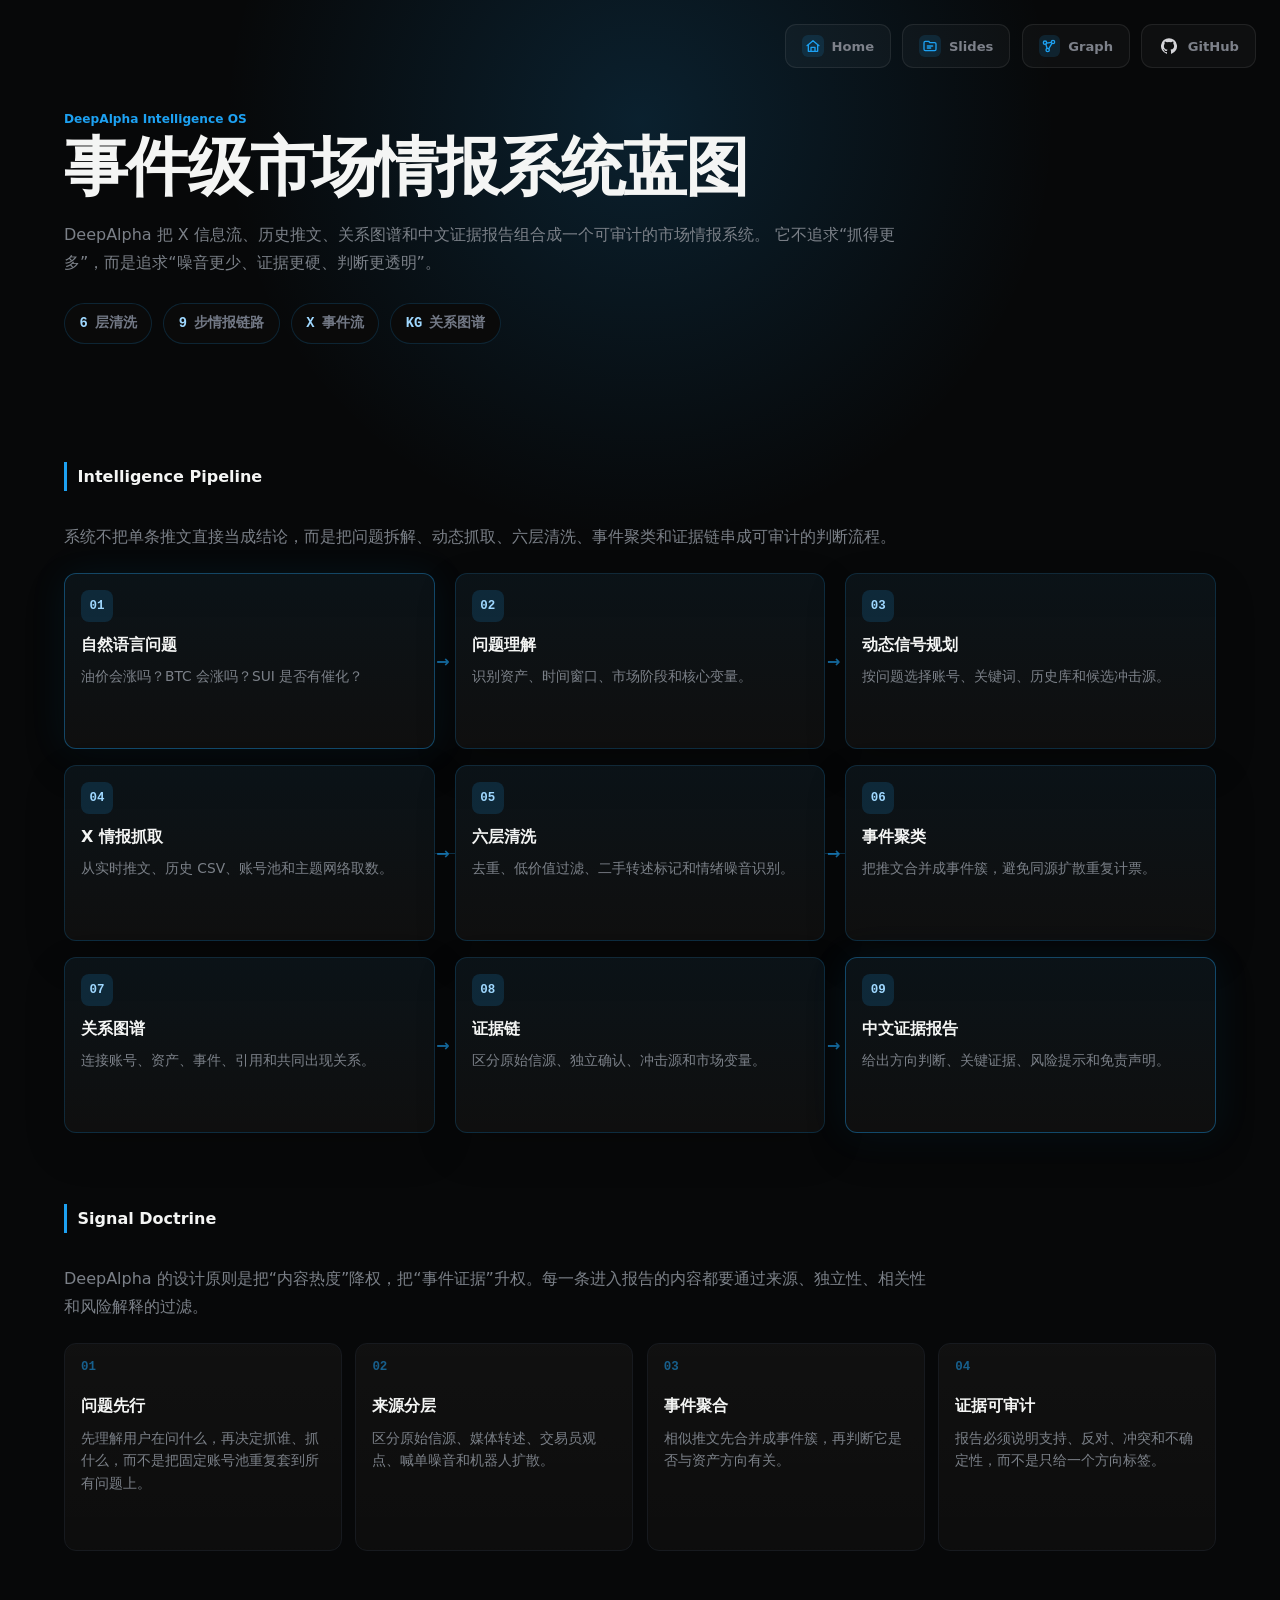
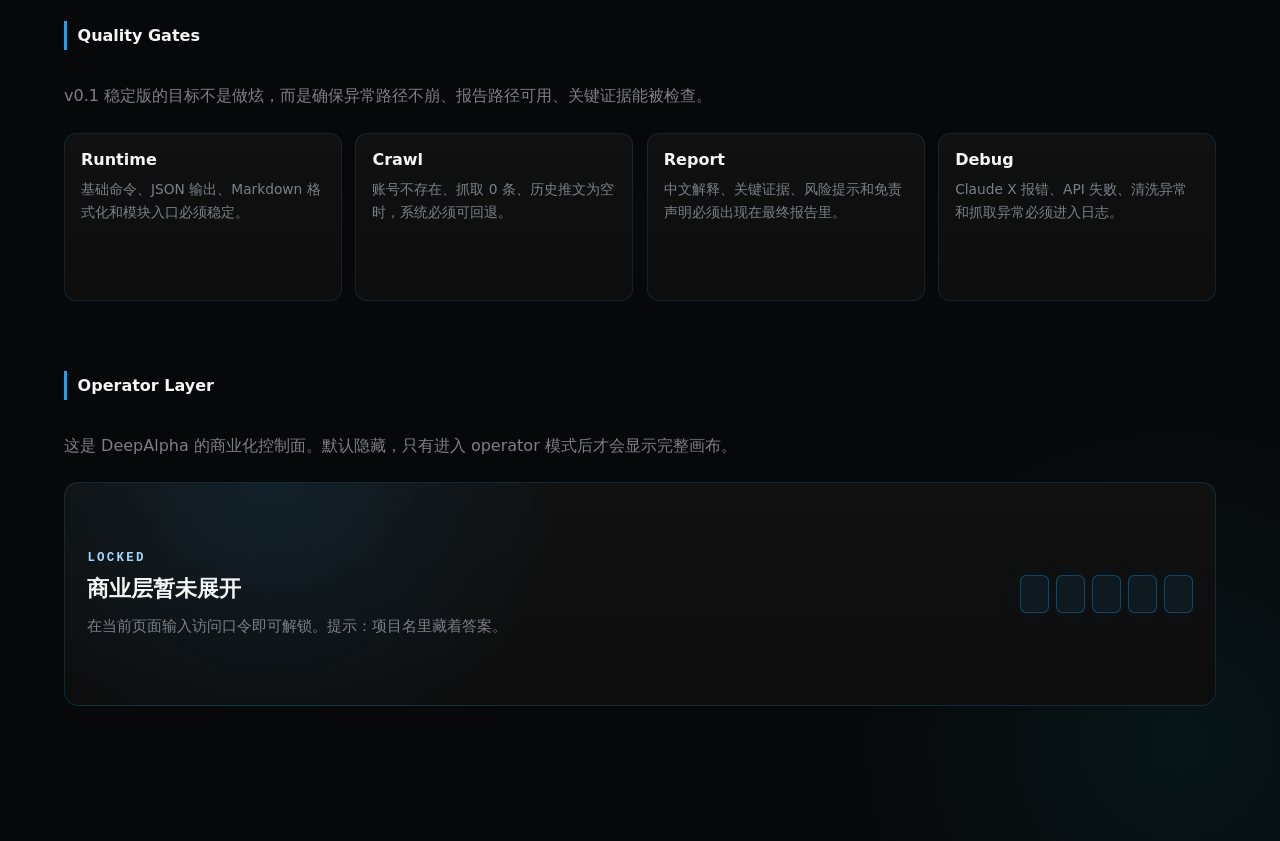
==== commit d1a8f87e: "清理冗余代码" ====
--- a/web/docs.html
+++ b/web/docs.html
@@ -29,6 +29,19 @@
           </span>
           <span>Slides</span>
         </a>
+        <a class="nav-pill" href="./graph.html">
+          <span class="nav-icon" aria-hidden="true">
+            <svg viewBox="0 0 24 24">
+              <circle cx="6" cy="7" r="2.5"></circle>
+              <circle cx="18" cy="6" r="2.5"></circle>
+              <circle cx="10" cy="18" r="2.5"></circle>
+              <path d="m8.2 7.6 7.6-1.1"></path>
+              <path d="m7.2 9.2 2 6.6"></path>
+              <path d="m16.4 8.1-4.8 8"></path>
+            </svg>
+          </span>
+          <span>Graph</span>
+        </a>
         <a class="nav-pill" href="https://github.com/Jayaway/Alpha-Hunter-Framework">
           <span class="nav-icon" aria-hidden="true">
             <svg class="github-icon" viewBox="0 0 24 24">
--- a/web/styles.css
+++ b/web/styles.css
@@ -8,9 +8,6 @@
   --text: #f4f5f4;
   --muted: #7b8088;
   --soft: #c8ccd1;
-  --green: #1da1f2;
-  --green-deep: #0d8ddb;
-  --green-soft: rgba(29, 161, 242, 0.16);
   --blue: #1da1f2;
   --blue-deep: #0d8ddb;
   --blue-soft: rgba(29, 161, 242, 0.16);
@@ -370,7 +367,7 @@
   width: 1.5rem;
   height: 1.5rem;
   border-radius: 0.38rem;
-  background: var(--chip-color, var(--green));
+  background: var(--chip-color, var(--blue));
   color: white;
   font-style: normal;
   font-size: 0.62rem;
@@ -458,7 +455,7 @@
 }
 
 .run-button {
-  background: var(--green-soft);
+  background: var(--blue-soft);
   color: #9fd8ff;
   border-color: rgba(29, 161, 242, 0.45);
   font-size: 0.82rem;
@@ -484,7 +481,7 @@
   width: 0.46rem;
   height: 0.46rem;
   border-radius: 999px;
-  background: var(--green);
+  background: var(--blue);
   box-shadow: 0 0 0 0 rgba(29, 161, 242, 0.45);
   animation: pulse 1.8s infinite;
 }
@@ -510,7 +507,7 @@
   bottom: 2rem;
   left: 2.95rem;
   width: 2px;
-  background: linear-gradient(var(--green), rgba(29, 161, 242, 0.1));
+  background: linear-gradient(var(--blue), rgba(29, 161, 242, 0.1));
   border-radius: 999px;
 }
 
@@ -531,7 +528,7 @@
   height: 1.5rem;
   margin-top: 0.25rem;
   border-radius: 999px;
-  background: var(--green);
+  background: var(--blue);
   color: white;
   font-size: 0.7rem;
   font-weight: 900;
@@ -639,7 +636,7 @@
 }
 
 .summary-meter .ok {
-  background: var(--green);
+  background: var(--blue);
 }
 
 .summary-meter .bad {
@@ -659,7 +656,7 @@
   width: 48%;
   height: 100%;
   border-radius: inherit;
-  background: linear-gradient(90deg, var(--green), #7cc7ff);
+  background: linear-gradient(90deg, var(--blue), #7cc7ff);
   animation: loading 1.5s ease-in-out infinite alternate;
 }
 
@@ -684,7 +681,7 @@
 }
 
 .report-kicker {
-  color: var(--green);
+  color: var(--blue);
   font-weight: 900;
   letter-spacing: 0;
   margin-bottom: 0.45rem;
@@ -711,7 +708,7 @@
 .section-title span {
   width: 0.2rem;
   height: 1.8rem;
-  background: var(--green);
+  background: var(--blue);
 }
 
 .section-title h2,
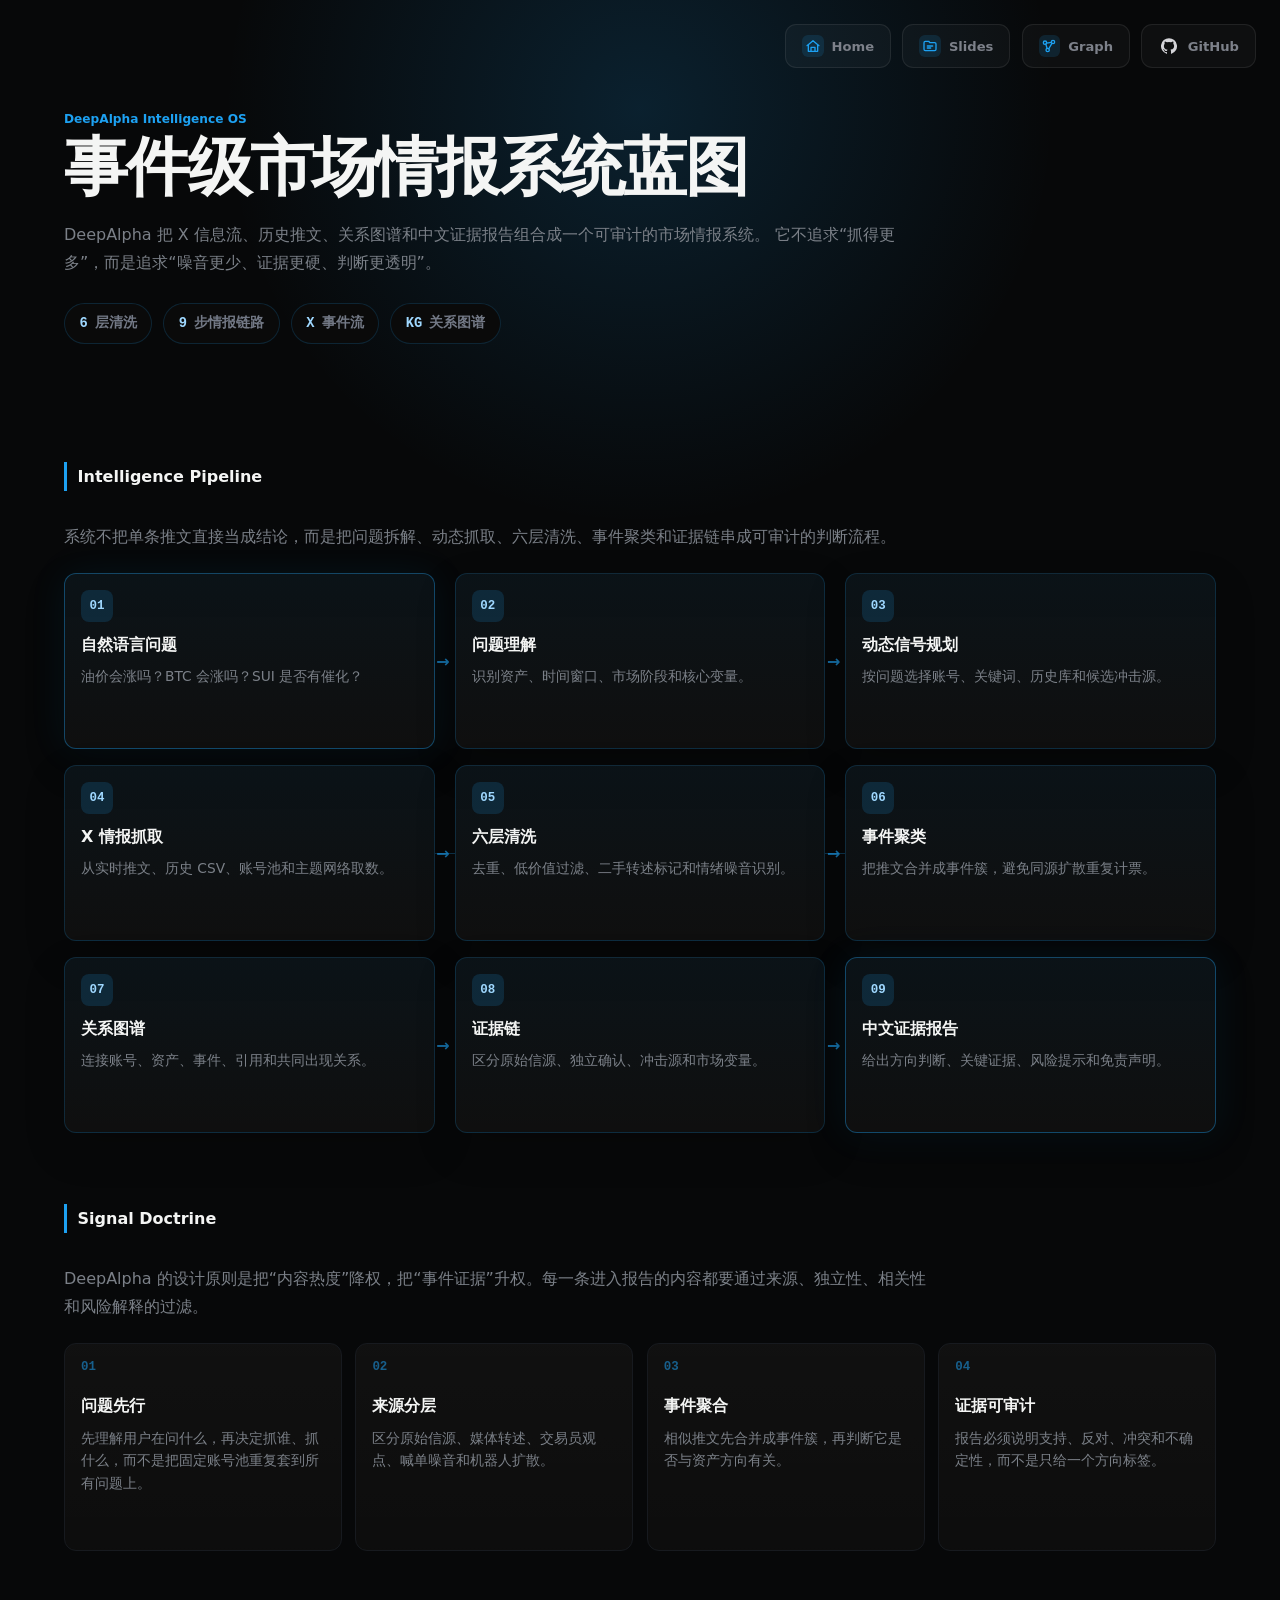
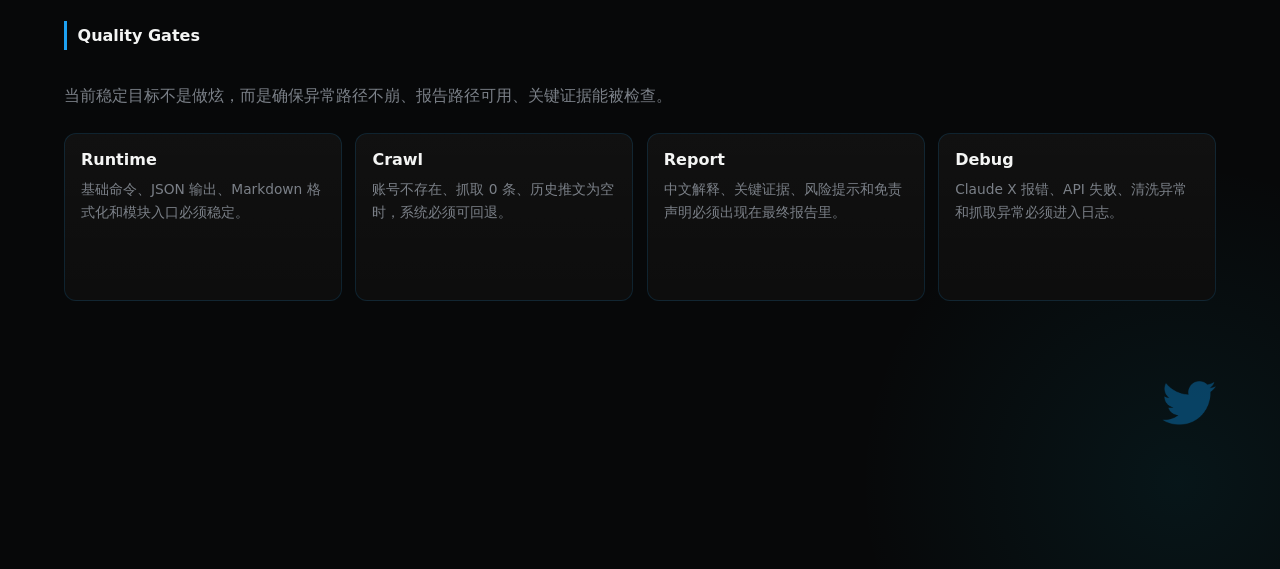
==== commit f25fca5b: "新增关系图谱" ====
--- a/web/docs.html
+++ b/web/docs.html
@@ -160,7 +160,7 @@
             <span></span>
             <h2>Quality Gates</h2>
           </div>
-          <p class="docs-lead">v0.1 稳定版的目标不是做炫，而是确保异常路径不崩、报告路径可用、关键证据能被检查。</p>
+          <p class="docs-lead">当前稳定目标不是做炫，而是确保异常路径不崩、报告路径可用、关键证据能被检查。</p>
 
           <div class="quality-grid">
             <article>
@@ -183,21 +183,10 @@
         </section>
 
         <section class="docs-section operator-section" id="operatorLayer">
-          <div class="section-title">
-            <span></span>
-            <h2>Operator Layer</h2>
-          </div>
-          <p class="docs-lead">这是 DeepAlpha 的商业化控制面。默认隐藏，只有进入 operator 模式后才会显示完整画布。</p>
-
-          <div class="operator-lock" id="operatorLock" aria-label="Operator Layer locked">
-            <div>
-              <span class="lock-kicker">LOCKED</span>
-              <h3>商业层暂未展开</h3>
-              <p>在当前页面输入访问口令即可解锁。提示：项目名里藏着答案。</p>
-            </div>
-            <div class="lock-code" aria-hidden="true">
-              <i></i><i></i><i></i><i></i><i></i>
-            </div>
+          <div class="operator-lock" id="operatorLock">
+            <button class="operator-bird" id="operatorBird" type="button" aria-label="">
+              <img src="./assets/twitter-transparent.png" alt="" aria-hidden="true" />
+            </button>
           </div>
 
           <div class="business-canvas" aria-label="DeepAlpha 商业模式画布">
@@ -279,9 +268,8 @@
       </main>
     </div>
     <script>
-      let unlockBuffer = "";
-      const unlockWord = "alpha";
       const lock = document.querySelector("#operatorLock");
+      const bird = document.querySelector("#operatorBird");
 
       function unlockOperatorLayer() {
         document.body.classList.add("operator-unlocked");
@@ -290,12 +278,7 @@
         }
       }
 
-      document.addEventListener("keydown", (event) => {
-        if (event.metaKey || event.ctrlKey || event.altKey) return;
-        if (event.key.length !== 1) return;
-        unlockBuffer = (unlockBuffer + event.key.toLowerCase()).slice(-unlockWord.length);
-        if (unlockBuffer === unlockWord) unlockOperatorLayer();
-      });
+      bird?.addEventListener("click", unlockOperatorLayer);
     </script>
   </body>
 </html>
--- a/web/styles.css
+++ b/web/styles.css
@@ -179,11 +179,11 @@
 .brand-accent::after {
   content: "";
   position: absolute;
-  right: 0.22rem;
-  bottom: 0.16rem;
+  right: 0.08rem;
+  bottom: -0.18rem;
   left: 0.08rem;
-  height: 0.32rem;
-  border-radius: 0.25rem;
+  height: 0.44rem;
+  border-radius: 999px;
   background: linear-gradient(90deg, var(--blue), #60a5fa);
   opacity: 0.34;
 }
@@ -1051,58 +1051,37 @@
 
 .operator-lock {
   display: flex;
-  justify-content: space-between;
-  gap: 1.4rem;
-  align-items: center;
-  min-height: 14rem;
-  margin-top: 1.4rem;
-  padding: 1.4rem;
-  border: 1px solid rgba(29, 161, 242, 0.18);
-  border-radius: 0.9rem;
-  background:
-    radial-gradient(circle at 18% 0%, rgba(29, 161, 242, 0.11), transparent 18rem),
-    linear-gradient(180deg, rgba(255, 255, 255, 0.026), rgba(255, 255, 255, 0.012)),
-    #0a0a0a;
-}
-
-.lock-kicker {
+  justify-content: flex-end;
+  min-height: 4rem;
+  margin-top: 0.5rem;
+}
+
+.operator-bird {
   display: block;
-  margin-bottom: 0.6rem;
-  color: #9fd8ff;
-  font-family: ui-monospace, SFMono-Regular, Menlo, Consolas, monospace;
-  font-size: 0.78rem;
-  font-weight: 900;
-  letter-spacing: 0.18em;
-}
-
-.operator-lock h3 {
-  margin: 0 0 0.65rem;
-  color: var(--text);
-  font-size: 1.35rem;
-}
-
-.operator-lock p {
-  max-width: 34rem;
-  margin: 0;
-  color: var(--muted);
-  font-size: 0.92rem;
-  line-height: 1.65;
-}
-
-.lock-code {
-  display: flex;
-  gap: 0.45rem;
-  flex-shrink: 0;
-}
-
-.lock-code i {
+  width: 3.4rem;
+  height: auto;
+  padding: 0;
+  border: 0;
+  background: transparent;
+  cursor: pointer;
+  opacity: 0.34;
+  transition:
+    opacity 0.18s ease,
+    transform 0.18s ease;
+}
+
+.operator-bird img {
   display: block;
-  width: 1.8rem;
-  height: 2.4rem;
-  border: 1px solid rgba(29, 161, 242, 0.32);
-  border-radius: 0.4rem;
-  background: rgba(29, 161, 242, 0.08);
-  box-shadow: 0 0 1.6rem rgba(29, 161, 242, 0.06);
+  width: 100%;
+  height: auto;
+  filter: saturate(1.1);
+}
+
+.operator-bird:hover,
+.operator-bird:focus-visible {
+  opacity: 0.72;
+  outline: none;
+  transform: translateY(-0.08rem);
 }
 
 .business-canvas {
